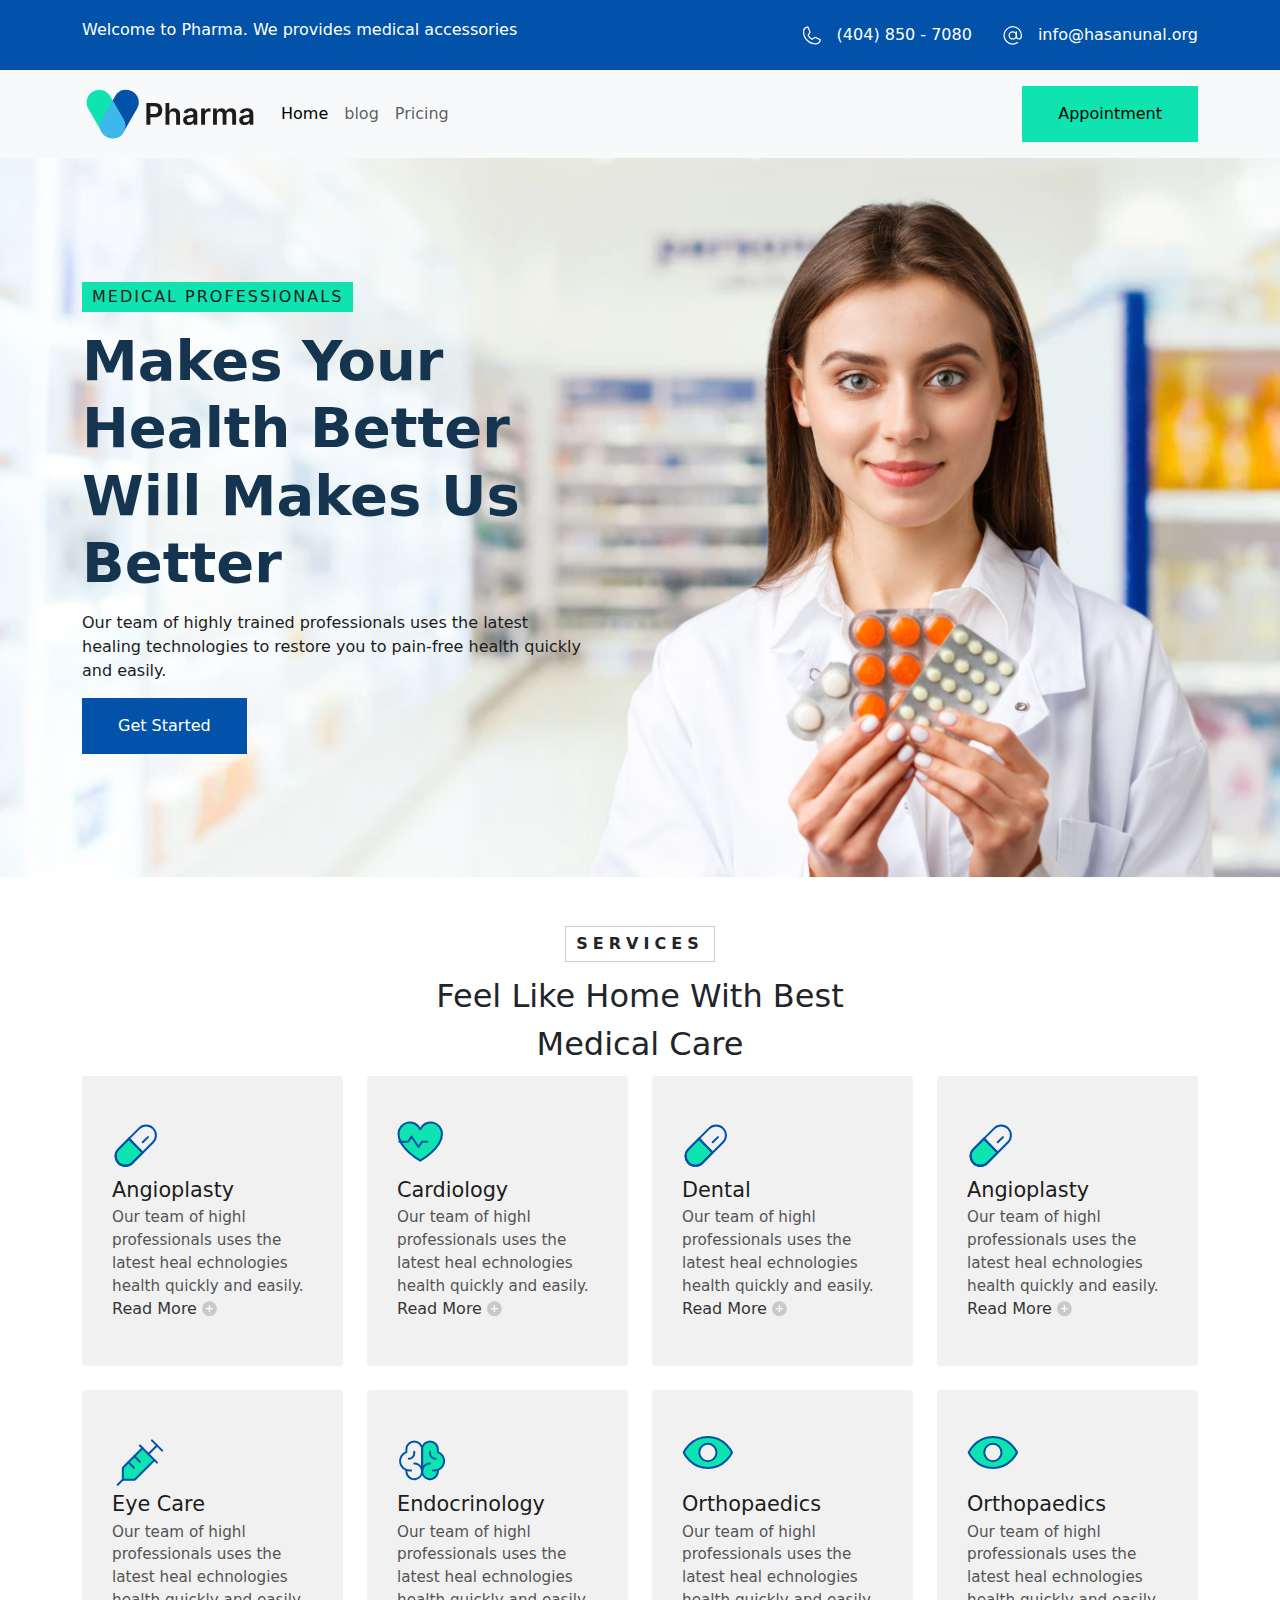
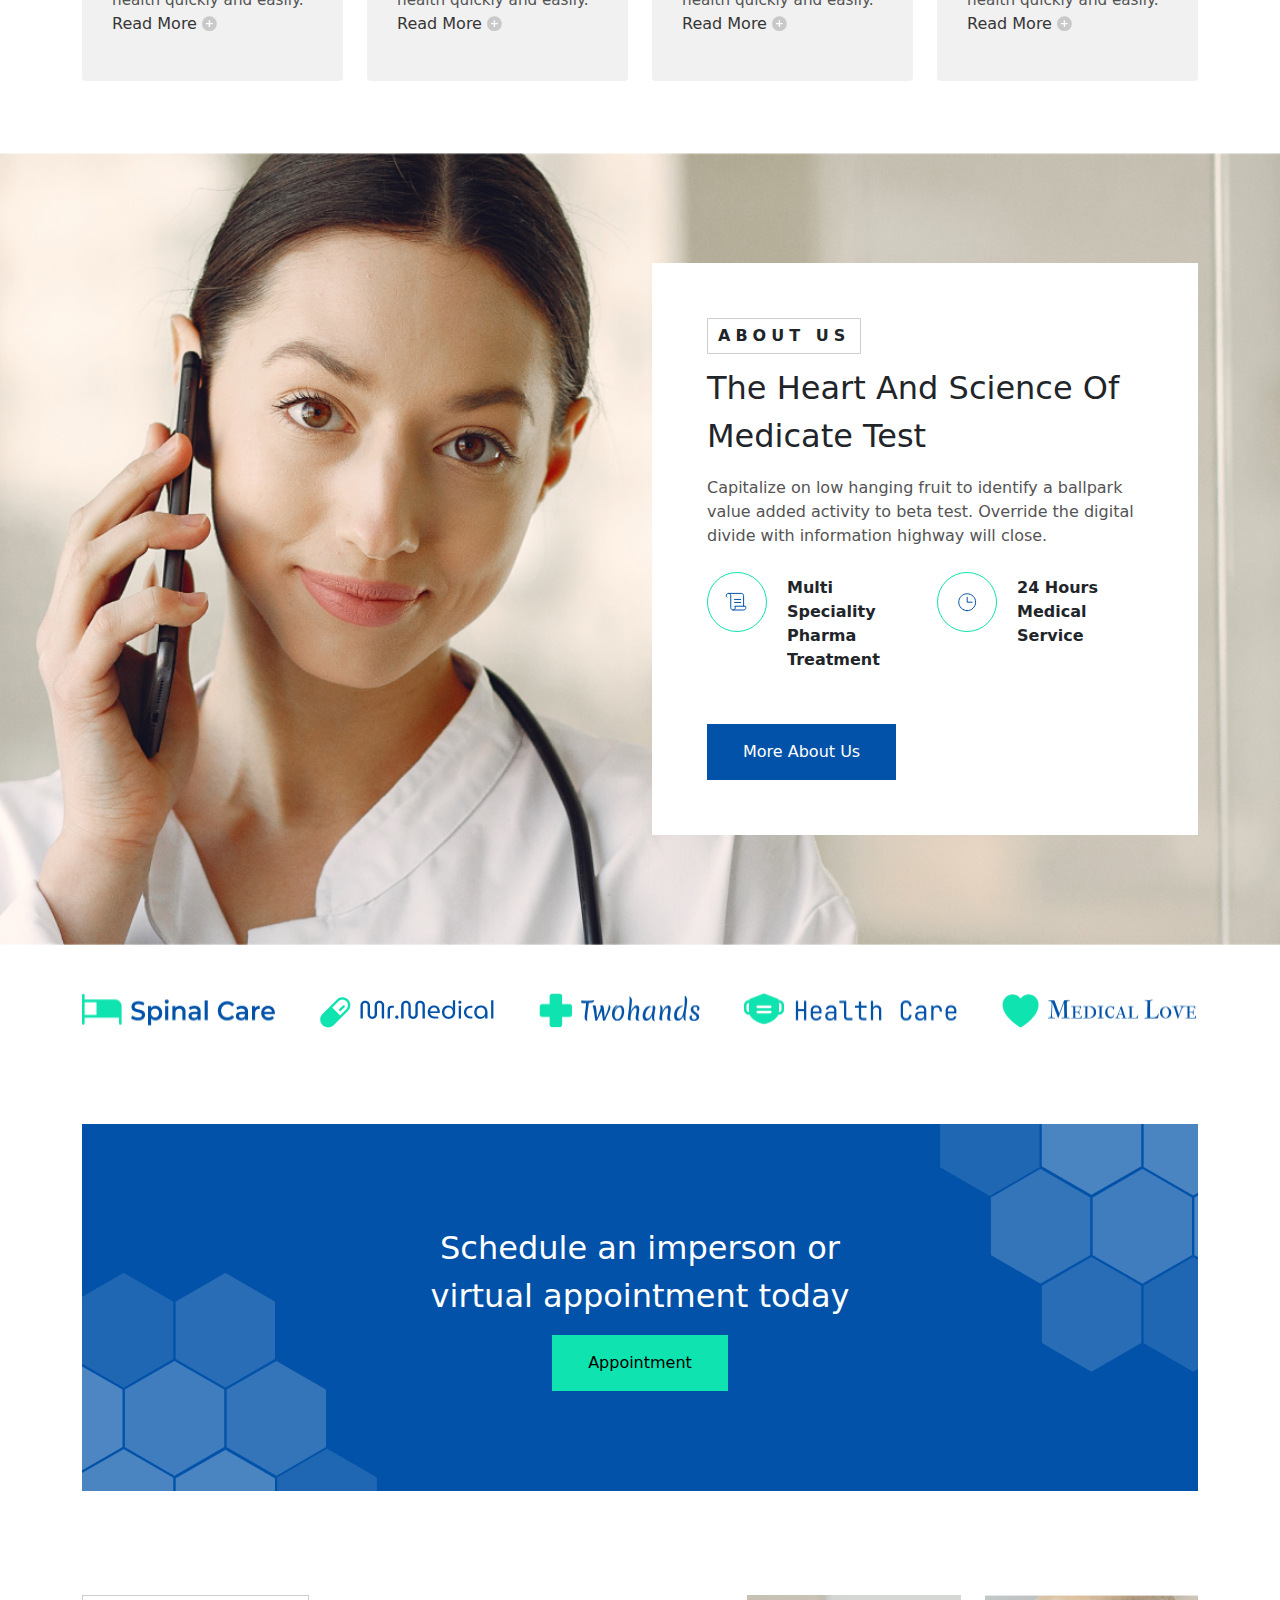
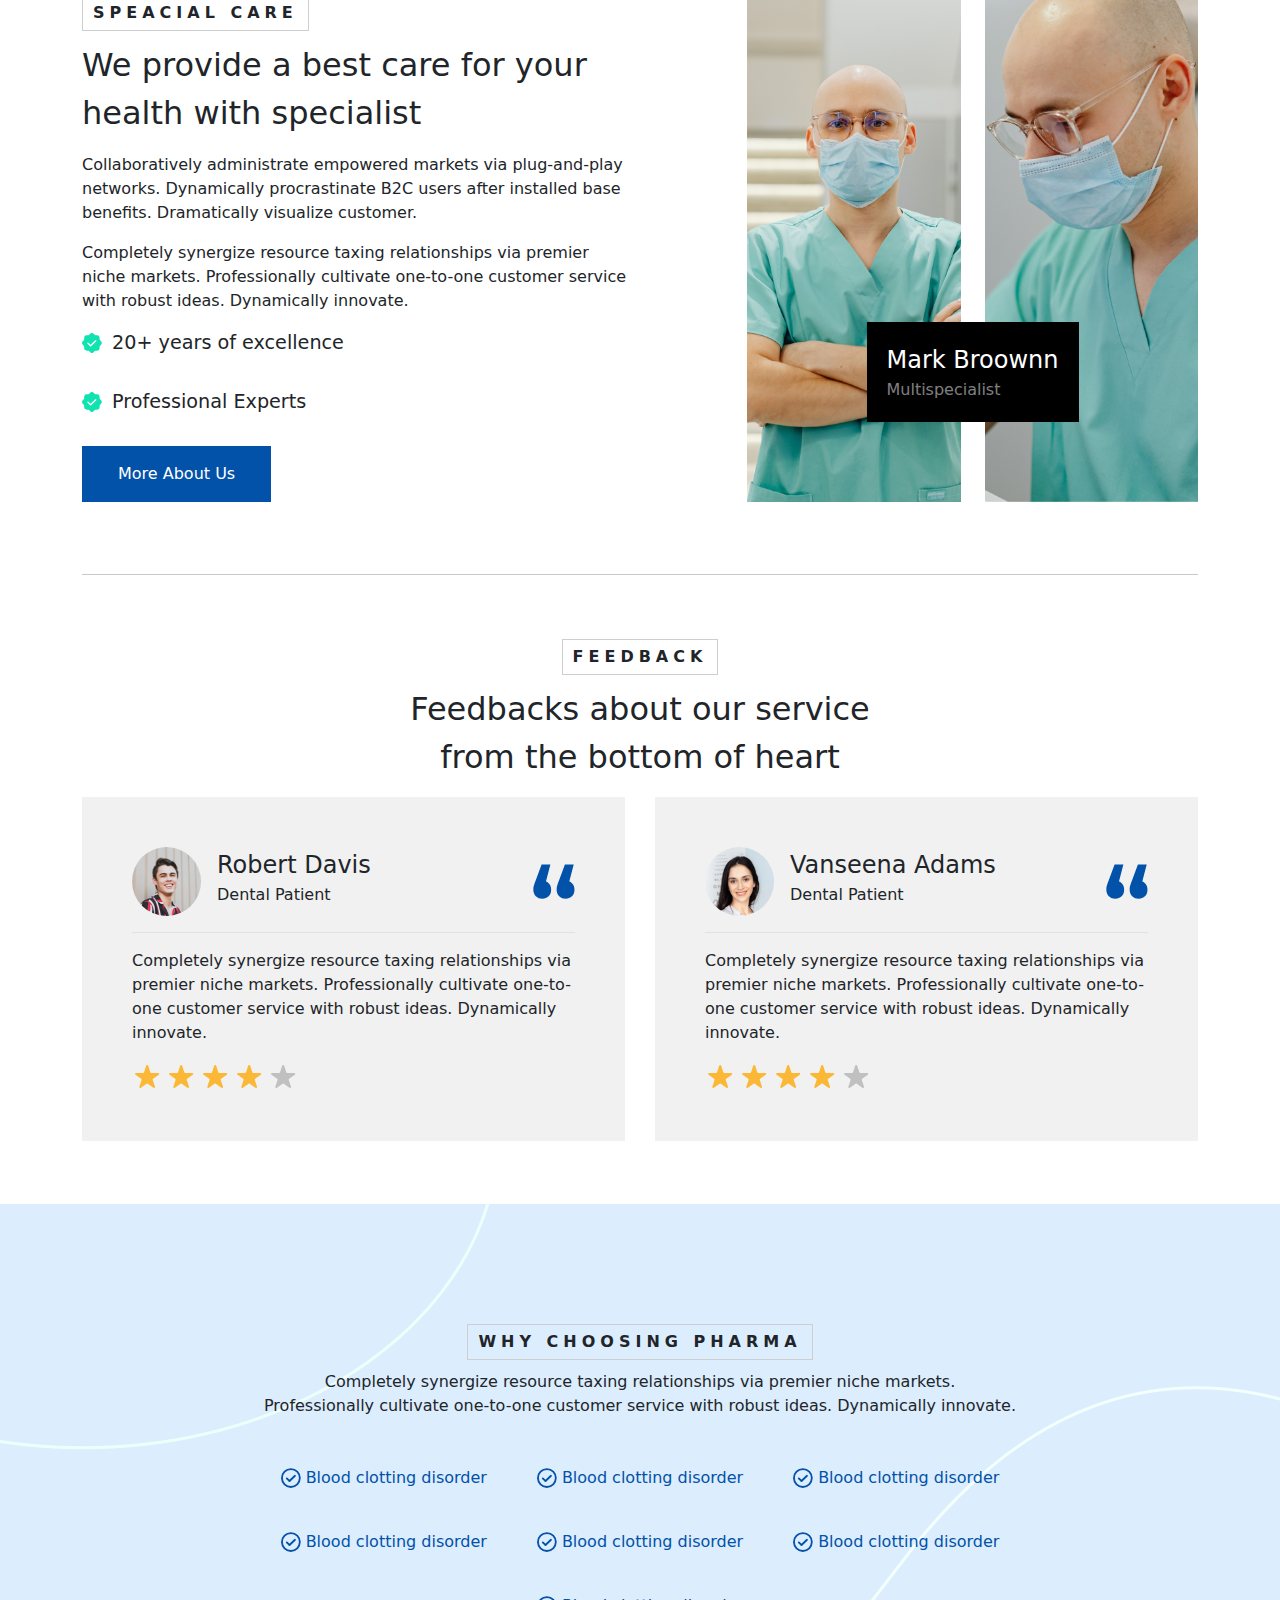
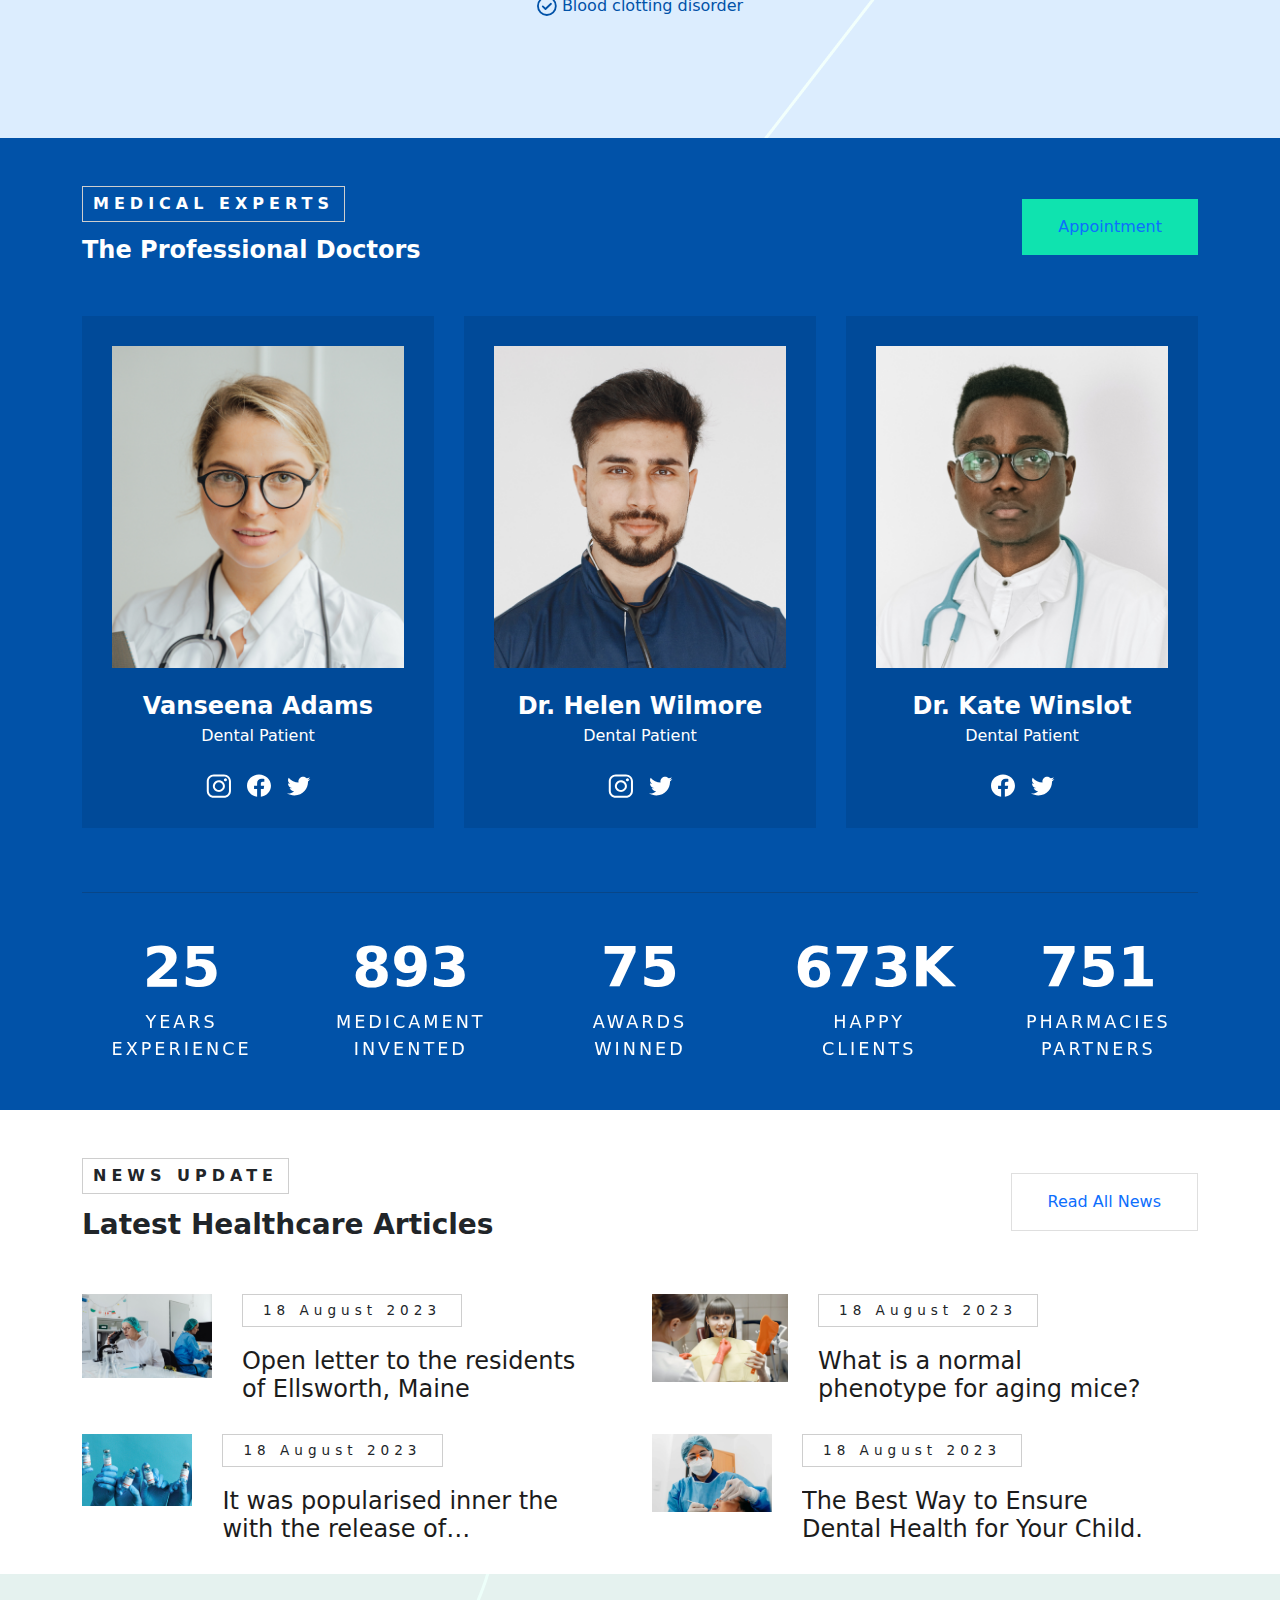
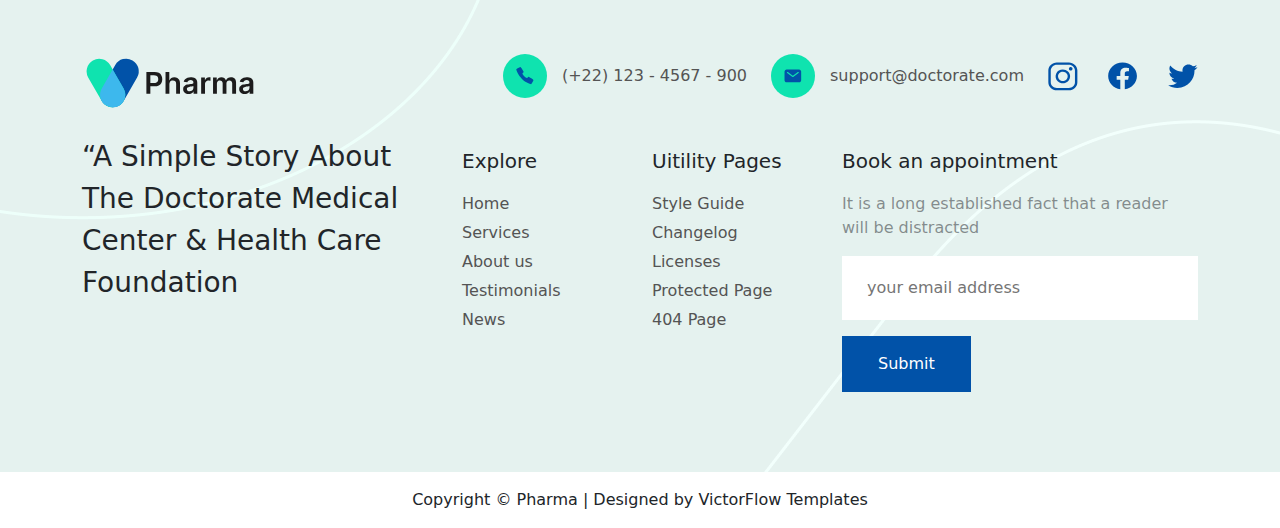
==== index.html @ 1847473b "init" ====
<!DOCTYPE html>
<html lang="en">

<head>
    <meta charset="UTF-8">
    <meta name="viewport" content="width=device-width, initial-scale=1.0">
    <title>My frist proje</title>
    <link href="https://cdn.jsdelivr.net/npm/bootstrap@5.3.3/dist/css/bootstrap.min.css" rel="stylesheet" integrity="sha384-QWTKZyjpPEjISv5WaRU9OFeRpok6YctnYmDr5pNlyT2bRjXh0JMhjY6hW+ALEwIH" crossorigin="anonymous">
    <link rel="stylesheet" href="https://cdn.jsdelivr.net/npm/swiper@11/swiper-bundle.min.css" />
    <link rel="stylesheet" href="assets/css/style.min.css">
</head>

<body>
    <header>
        <div class="top-bar">
            <div class="container">
                <div class="row">
                    <div class="col-12 col-lg-6">
                        <span>Welcome to Pharma. We provides medical accessories</span>
                    </div>
                    <div class="col-12 col-lg-6">
                        <div class="d-flex justify-content-end">
                            <a href="tel:+4048507080" class="d-flex gap-2 align-items-center me-4">
                                <i class="icon icon-phone"></i>
                                <span>(404) 850 - 7080</span>
                            </a>
                            <a href="mailto:info@hasanunal.org" class="d-flex gap-2 align-items-center">
                                <i class="icon icon-mail"></i>
                                <span>info@hasanunal.org</span>
                            </a>
                        </div>
                    </div>
                </div>
            </div>
        </div>

        <nav class="navbar navbar-expand-lg bg-body-tertiary">
            <div class="container">
                <a class="navbar-brand" href="#">
                    <img src="assets/img/logo.svg" alt="logo">
                </a>
                <button class="navbar-toggler" type="button" data-bs-toggle="collapse" data-bs-target="#navbarText" aria-controls="navbarText" aria-expanded="false" aria-label="Toggle navigation">
                    <span class="navbar-toggler-icon"></span>
                </button>
                <div class="collapse navbar-collapse" id="navbarText">
                    <ul class="navbar-nav me-auto mb-2 mb-lg-0">
                        <li class="nav-item">
                            <a class="nav-link active" aria-current="page" href="#">Home</a>
                        </li>
                        <li class="nav-item">
                            <a class="nav-link" href="blog.html">blog</a>
                        </li>
                        <li class="nav-item">
                            <a class="nav-link" href="#">Pricing</a>
                        </li>
                    </ul>
                    <span class="navbar-text">
                        <a href="#" class="btn-main-green">Appointment</a>
                    </span>
                </div>
            </div>
        </nav>
    </header>

    <section class="slider-main-wrapper">
        <div class="swiper slider--main">
            <div class="swiper-wrapper">
                <div class="swiper-slide">
                    <div class="slider-main">
                        <div class="container position-relative">
                            <div class="slider-main-content">
                                <div class="slider-main-content-top-info">
                                    MEDICAL PROFESSIONALS
                                </div>
                                <div class="slider-main-content-title">
                                    Makes Your Health Better Will Makes Us Better
                                </div>
                                <div class="slider-main-content-desc">
                                    Our team of highly trained professionals uses the latest healing technologies to restore you to pain-free health quickly and easily.
                                </div>
                                <a href="#" class="btn-main-blue">Get Started</a>
                            </div>
                        </div>
                        <img src="assets/img/slider/slider-1.jpg" class="slider-main-img" alt="slider 1">
                    </div>
                </div>
                <div class="swiper-slide">
                    <div class="slider-main">
                        <div class="container position-relative">
                            <div class="slider-main-content">
                                <div class="slider-main-content-top-info">
                                    MEDICAL PROFESSIONALS
                                </div>
                                <div class="slider-main-content-title">
                                    Makes Your Health Better Will Makes Us Better
                                </div>
                                <div class="slider-main-content-desc">
                                    Our team of highly trained professionals uses the latest healing technologies to restore you to pain-free health quickly and easily.
                                </div>
                                <a href="#" class="btn-main-blue">Get Started</a>
                            </div>
                        </div>
                        <img src="assets/img/slider/slider-1.jpg" class="slider-main-img" alt="slider 1">
                    </div>
                </div>
            </div>
        </div>
        <script>
            
            window.addEventListener("load", (event) => {
            const sliderMain = new Swiper(".slider--main", {
                slidesPerView: 1,
                spaceBetween: 0,
            });
            });
            
        </script>
        
    </section>

    <section class="services">
        <div class="container">
            <div class="text-center mt-5 mb-2">
                <span class="section-service-title">Services</span>
                <div class="fs-2 fw-medium">Feel Like Home With Best<br>Medical Care</div>
            </div>
            <div class="row mb-5">
                <div class="col-12 col-md-6 col-lg-3 mb-4">
                    <div class="service-card">
                        <div class="service-card-showcase">
                     `       <img src="assets/img/service/service-1.jpg" class="d-block w-100" alt="">
                        </div>
                        <div class="service-card-content">
                            <div class="service-card-img">
                                <img src="assets/img/service/icon/service-1.svg" alt="service">
                            </div>
                            <div class="service-card-title">
                                Angioplasty
                            </div>
                            <div class="service-card-desc">
                                Our team of highl professionals uses the latest heal echnologies health quickly and easily.
                            </div>
                            <a href="#" class="service-card-link">
                                Read More
                            </a>
                        </div>
                    </div>
                </div>
                <div class="col-12 col-md-6 col-lg-3 mb-4">
                    <div class="service-card">
                        <div class="service-card-showcase">
                            <img src="assets/img/service/service-1.jpg" class="d-block w-100" alt="">
                        </div>
                        <div class="service-card-content">
                            <div class="service-card-img">
                                <img src="assets/img/service/icon/service-2.svg" alt="service">
                            </div>
                            <div class="service-card-title">
                                Cardiology
                            </div>
                            <div class="service-card-desc">
                                Our team of highl professionals uses the latest heal echnologies health quickly and easily.
                            </div>
                            <a href="#" class="service-card-link">
                                Read More
                            </a>
                        </div>
                    </div>
                </div>
                <div class="col-12 col-md-6 col-lg-3 mb-4">
                    <div class="service-card">
                        <div class="service-card-showcase">
                            <img src="assets/img/service/service-1.jpg" class="d-block w-100" alt="">
                        </div>
                        <div class="service-card-content">
                            <div class="service-card-img">
                                <img src="assets/img/service/icon/service-1.svg" alt="service">
                            </div>
                            <div class="service-card-title">
                                Dental
                            </div>
                            <div class="service-card-desc">
                                Our team of highl professionals uses the latest heal echnologies health quickly and easily.
                            </div>
                            <a href="#" class="service-card-link">
                                Read More
                            </a>
                        </div>
                    </div>
                </div>
                <div class="col-12 col-md-6 col-lg-3 mb-4">
                    <div class="service-card">
                        <div class="service-card-showcase">
                            <img src="assets/img/service/service-1.jpg" class="d-block w-100" alt="">
                        </div>
                        <div class="service-card-content">
                            <div class="service-card-img">
                                <img src="assets/img/service/icon/service-1.svg" alt="service">
                            </div>
                            <div class="service-card-title">
                                Angioplasty
                            </div>
                            <div class="service-card-desc">
                                Our team of highl professionals uses the latest heal echnologies health quickly and easily.
                            </div>
                            <a href="#" class="service-card-link">
                                Read More
                            </a>
                        </div>
                    </div>
                </div>
                <div class="col-12 col-md-6 col-lg-3 mb-4">
                    <div class="service-card">
                        <div class="service-card-showcase">
                            <img src="assets/img/service/service-1.jpg" class="d-block w-100" alt="">
                        </div>
                        <div class="service-card-content">
                            <div class="service-card-img">
                                <img src="assets/img/service/icon/service-4.svg" alt="service">
                            </div>
                            <div class="service-card-title">
                                Eye Care
                            </div>
                            <div class="service-card-desc">
                                Our team of highl professionals uses the latest heal echnologies health quickly and easily.
                            </div>
                            <a href="#" class="service-card-link">
                                Read More
                            </a>
                        </div>
                    </div>
                </div>
                <div class="col-12 col-md-6 col-lg-3 mb-4">
                    <div class="service-card">
                        <div class="service-card-showcase">
                            <img src="assets/img/service/service-1.jpg" class="d-block w-100" alt="">
                        </div>
                        <div class="service-card-content">
                            <div class="service-card-img">
                                <img src="assets/img/service/icon/service-5.svg" alt="service">
                            </div>
                            <div class="service-card-title">
                                Endocrinology
                            </div>
                            <div class="service-card-desc">
                                Our team of highl professionals uses the latest heal echnologies health quickly and easily.
                            </div>
                            <a href="#" class="service-card-link">
                                Read More
                            </a>
                        </div>
                    </div>
                </div>
                <div class="col-12 col-md-6 col-lg-3 mb-4">
                    <div class="service-card">
                        <div class="service-card-showcase">
                            <img src="assets/img/service/service-1.jpg" class="d-block w-100" alt="">
                        </div>
                        <div class="service-card-content">
                            <div class="service-card-img">
                                <img src="assets/img/service/icon/service-6.svg" alt="service">
                            </div>
                            <div class="service-card-title">
                                Orthopaedics
                            </div>
                            <div class="service-card-desc">
                                Our team of highl professionals uses the latest heal echnologies health quickly and easily.
                            </div>
                            <a href="#" class="service-card-link">
                                Read More
                            </a>
                        </div>
                    </div>
                </div>
                <div class="col-12 col-md-6 col-lg-3 mb-4">
                    <div class="service-card">
                        <div class="service-card-showcase">
                            <img src="assets/img/service/service-1.jpg" class="d-block w-100" alt="">
                        </div>
                        <div class="service-card-content">
                            <div class="service-card-img">
                                <img src="assets/img/service/icon/service-6.svg" alt="service">
                            </div>
                            <div class="service-card-title">
                                Orthopaedics
                            </div>
                            <div class="service-card-desc">
                                Our team of highl professionals uses the latest heal echnologies health quickly and easily.
                            </div>
                            <a href="#" class="service-card-link">
                                Read More
                            </a>
                        </div>
                    </div>
                </div>
            </div>
        </div>
    </section>

    <section class="call-center mb-5">
        <div class="container">
            <div class="row">
                <div class="col-12 col-lg-6 ms-auto">
                    <div class="call-center-card">
                        <span class="section-service-title">About Us</span>
                        <div class="fs-2 fw-normal mb-3">The Heart And Science Of<br />Medicate Test</div>
                        <p class="m-0" style="color: #545454;">
                            Capitalize on low hanging fruit to identify a ballpark value
                            added activity to beta test. Override the digital divide with information highway will close.
                        </p>
                        <div class="row mt-4 mb-5">
                            <div class="col-6">
                                <div class="d-flex gap-3">
                                    <div class="call-center-card-icon">
                                        <i class="card-icon-1"></i>
                                    </div>
                                    <span class="fw-semibold fs-6 p-1">Multi Speciality Pharma Treatment</span>
                                </div>
                            </div>
                            <div class="col-6">
                                <div class="d-flex gap-3">
                                    <div class="call-center-card-icon">
                                        <i class="card-icon-2"></i>
                                    </div>
                                    <span class="fw-semibold fs-6 p-1">24 Hours Medical Service</span>
                                </div>
                            </div>
                        </div>
                        <a href="#" class="btn-main-blue">More About Us</a>
                    </div>
                </div>
            </div>
        </div>
    </section>

    <section class="brand mb-5">
        <div class="container">
            <div class="d-flex flex-wrap gap-4 justify-content-center justify-content-lg-between">
                <img src="assets/img/brand/1.png" alt="brand">
                <img src="assets/img/brand/2.png" alt="brand">
                <img src="assets/img/brand/3.png" alt="brand">
                <img src="assets/img/brand/4.png" alt="brand">
                <img src="assets/img/brand/5.png" alt="brand">
            </div>
        </div>
    </section>

    <section>
        <div class="container py-5">
            <div class="meeting-wrapper">
                <div class="fs-2 fw-medium meeting-wrapper-content">
                    Schedule an imperson or virtual appointment today
                </div>
                <a href="#" class="btn-main-green text-black">Appointment</a>
            </div>

        </div>
    </section>

    <section>
        <div class="container py-5">
            <div class="row">
                <div class="col-12 col-lg-6 my-2">
                    <div class="special-care-wrapper">
                        <span class="section-service-title">SPEACIAL CARE</span>
                        <div class="fs-2 fw-medium mb-3">We provide a best care for your health with specialist</div>
                        <p>
                            Collaboratively administrate empowered markets via plug-and-play networks. Dynamically procrastinate B2C users after installed base benefits. Dramatically visualize customer.
                        </p>
                        <p class="mb-3">
                            Completely synergize resource taxing relationships via premier niche markets. Professionally cultivate one-to-one customer service with robust ideas. Dynamically innovate.
                        </p>
                        <ul class="special-care-list">
                            <li>
                                <span>20+ years of excellence</span>
                            </li>
                            <li>
                                <span>Professional Experts</span>
                            </li>
                        </ul>
                        <a href="#" class="btn-main-blue">More About Us</a>
                    </div>
                </div>
                <div class="col-12 col-lg-5 ms-auto my-2">
                    <div class="special-care-images">
                        <div class="special-care-images-content">
                            <span class="d-block fs-4 text-white">Mark Broownn</span>
                            <span class="d-block fs-6 text-white-50">Multispecialist</span>
                        </div>
                        <div class="row">
                            <div class="col-6">
                                <img src="assets/img/special-care/special-care-1.jpg" class="w-100 h-100 object-fit-cover" alt="special care">
                            </div>
                            <div class="col-6">
                                <img src="assets/img/special-care/special-care-2.jpg" class="w-100 h-100 object-fit-cover" alt="special care">
                            </div>
                        </div>
                    </div>
                </div>
            </div>
        </div>
    </section>

    <div class="container">
        <hr>
    </div>

    <section>
        <div class="container py-5">
            <div class="text-center">
                <span class="section-service-title">FEEDBACK</span>
                <div class="fs-2 fw-medium mb-3">
                    Feedbacks about our service<br>from the bottom of heart
                </div>
            </div>
            <div class="feedback-card-wrapper">
                <div class="swiper slider--feedback-card">
                    <div class="swiper-wrapper">
                        <div class="swiper-slide">
                            <div class="feedback-card">
                                <div class="d-flex justify-content-between pb-3 mb-3 border-bottom">
                                    <div class="d-flex gap-3">
                                        <img src="assets/img/user/user-1.png" class="rounded-circle" alt="user name">
                                        <div>
                                            <span class="d-block fs-4">Robert Davis</span>
                                            <span class="d-block fs-6">Dental Patient</span>
                                        </div>
                                    </div>
                                    <img src="assets/img/icon/quotes.svg" alt="">
                                </div>
                                <p>
                                    Completely synergize resource taxing relationships via premier niche markets. Professionally cultivate one-to-one customer service with robust ideas. Dynamically innovate.
                                </p>
                                <div class="d-flex gap-1">
                                    <i class="icon-star active"></i>
                                    <i class="icon-star active"></i>
                                    <i class="icon-star active"></i>
                                    <i class="icon-star active"></i>
                                    <i class="icon-star"></i>
                                </div>
                            </div>
                        </div>
                        <div class="swiper-slide">
                            <div class="feedback-card">
                                <div class="d-flex justify-content-between pb-3 mb-3 border-bottom">
                                    <div class="d-flex gap-3">
                                        <img src="assets/img/user/user-2.png" class="rounded-circle object-fit-cover" width="69px" height="69px" alt="user name">
                                        <div>
                                            <span class="d-block fs-4">Vanseena Adams</span>
                                            <span class="d-block fs-6">Dental Patient</span>
                                        </div>
                                    </div>
                                    <img src="assets/img/icon/quotes.svg" alt="">
                                </div>
                                <p>
                                    Completely synergize resource taxing relationships via premier niche markets. Professionally cultivate one-to-one customer service with robust ideas. Dynamically innovate.
                                </p>
                                <div class="d-flex gap-1">
                                    <i class="icon-star active"></i>
                                    <i class="icon-star active"></i>
                                    <i class="icon-star active"></i>
                                    <i class="icon-star active"></i>
                                    <i class="icon-star"></i>
                                </div>
                            </div>
                        </div>
                        <div class="swiper-slide">
                            <div class="feedback-card">
                                <div class="d-flex justify-content-between pb-3 mb-3 border-bottom">
                                    <div class="d-flex gap-3">
                                        <img src="assets/img/user/user-1.png" class="rounded-circle" alt="user name">
                                        <div>
                                            <span class="d-block fs-4">Hasan ÜNAL</span>
                                            <span class="d-block fs-6">Dental Patient</span>
                                        </div>
                                    </div>
                                    <img src="assets/img/icon/quotes.svg" alt="">
                                </div>
                                <p>
                                    Completely synergize resource taxing relationships via premier niche markets. Professionally cultivate one-to-one customer service with robust ideas. Dynamically innovate.
                                </p>
                                <div class="d-flex gap-1">
                                    <i class="icon-star active"></i>
                                    <i class="icon-star active"></i>
                                    <i class="icon-star active"></i>
                                    <i class="icon-star active"></i>
                                    <i class="icon-star"></i>
                                </div>
                            </div>
                        </div>
                    </div>
                </div>
            </div>
        </div>
        
        <script>
            
            window.addEventListener("load", (event) => {
                const sliderFeedbackCard = new Swiper(".slider--feedback-card", {
                slidesPerView: 1,
                spaceBetween: 15,
                breakpoints: {
                    992: {
                        slidesPerView: 2,
                        spaceBetween: 30,
                    }
                }
            });
            });
            
        </script>
    </section>

    <section>
        <div class="why-choose-us">
            <div class="container">
                <div class="text-center mb-5">
                    <span class="section-service-title">WHY CHOOSING PHARMA</span>
                    <p class="text-gray">
                        Completely synergize resource taxing relationships via premier niche markets.<br />
                        Professionally cultivate one-to-one customer service with robust ideas. Dynamically innovate.
                    </p>
                </div>
                <div class="why-choose-us-url">
                    <a href="#">Blood clotting disorder</a>
                    <a href="#">Blood clotting disorder</a>
                    <a href="#">Blood clotting disorder</a>
                    <a href="#">Blood clotting disorder</a>
                    <a href="#">Blood clotting disorder</a>
                    <a href="#">Blood clotting disorder</a>
                    <a href="#">Blood clotting disorder</a>
                </div>
            </div>
        </div>
    </section>

    <section>
        <div class="bg-main-blue py-5 mb-5">
            <div class="container">
                <div class="d-flex justify-content-between align-items-center mb-5">
                    <div>
                        <span class="section-service-title text-white fs-6">MEDICAL EXPERTS</span>
                        <div class="fs-4 fw-semibold text-white">The Professional Doctors</div>
                    </div>
                    <a href="#" class="btn-main-green">Appointment</a>
                </div>
                <div class="swiper slider--team">
                    <div class="swiper-wrapper">
                        <div class="swiper-slide">
                            <div class="team-card">
                                <div class="team-card-img">
                                    <img src="assets/img/team/member-1.png" alt="">
                                </div>
                                <div class="team-card-title">
                                    Vanseena Adams
                                </div>
                                <div class="team-card-desc">
                                    Dental Patient
                                </div>
                                <div class="team-card-social-media">
                                    <a href="#" class="icon-instagram"></a>
                                    <a href="#" class="icon-facebook"></a>
                                    <a href="#" class="icon-twitter"></a>
                                </div>
                            </div>
                        </div>
                        <div class="swiper-slide">
                            <div class="team-card">
                                <div class="team-card-img">
                                    <img src="assets/img/team/member-2.png" alt="">
                                </div>
                                <div class="team-card-title">
                                    Dr. Helen Wilmore
                                </div>
                                <div class="team-card-desc">
                                    Dental Patient
                                </div>
                                <div class="team-card-social-media">
                                    <a href="#" class="icon-instagram"></a>
                                    <a href="#" class="icon-twitter"></a>
                                </div>
                            </div>
                        </div>
                        <div class="swiper-slide">
                            <div class="team-card">
                                <div class="team-card-img">
                                    <img src="assets/img/team/member-3.png" alt="">
                                </div>
                                <div class="team-card-title">
                                    Dr. Kate Winslot
                                </div>
                                <div class="team-card-desc">
                                    Dental Patient
                                </div>
                                <div class="team-card-social-media">
                                    <a href="#" class="icon-facebook"></a>
                                    <a href="#" class="icon-twitter"></a>
                                </div>
                            </div>
                        </div>
                    </div>
                </div>
            </div>
            <div class="container pt-5 pb-3">
                <hr>
            </div>
            <div class="container">
                <div class="swiper slider--statistics">
                    <div class="swiper-wrapper">
                        <div class="swiper-slide">
                            <div class="statistics-card">
                                <div class="statistics-card-number">25</div>
                                <div class="statistics-card-desc">Years Experience</div>
                            </div>
                        </div>
                        <div class="swiper-slide">
                            <div class="statistics-card">
                                <div class="statistics-card-number">893</div>
                                <div class="statistics-card-desc">Medicament Invented</div>
                            </div>
                        </div>
                        <div class="swiper-slide">
                            <div class="statistics-card">
                                <div class="statistics-card-number">75</div>
                                <div class="statistics-card-desc">Awards Winned</div>
                            </div>
                        </div>
                        <div class="swiper-slide">
                            <div class="statistics-card">
                                <div class="statistics-card-number">673K</div>
                                <div class="statistics-card-desc">Happy Clients</div>
                            </div>
                        </div>
                        <div class="swiper-slide">
                            <div class="statistics-card">
                                <div class="statistics-card-number">751</div>
                                <div class="statistics-card-desc">Pharmacies Partners</div>
                            </div>
                        </div>
                    </div>
                </div>
            </div>
        </div>
        <script>
            window.onload = (event) => {
                var sliderTeam = new Swiper(".slider--team", {
                slidesPerView: 1,
                spaceBetween: 15,
                breakpoints: {
                    768: {
                        slidesPerView: 2,
                        spaceBetween: 15,
                    },
                    992: {
                        slidesPerView: 3,
                        spaceBetween: 30,
                    }
                },
                pagination: {
                    el: ".swiper-pagination",
                    clickable: true,
                },
            });
            var sliderStatistics = new Swiper(".slider--statistics", {
                slidesPerView: 1,
                spaceBetween: 15,
                breakpoints: {
                    768: {
                        slidesPerView: 3,
                        spaceBetween: 15,
                    },
                    992: {
                        slidesPerView: 5,
                        spaceBetween: 30,
                    }
                },
            });
            };
            
        </script>
    </section>

    <section class="d-none">
        <div class="container py-5">
            <div class="row">
                <div class="col-4">
                    <div class="blog-card">
                        <div class="blog-card-img">
                            <img src="assets/img/blog/blog-1.jpg" alt="blog">
                        </div>
                        <div class="blog-card-info">
                            <div class="blog-card-info-date">18 August 2023</div>
                            <div class="blog-card-info-title">Open letter to the residents of Ellsworth, Maine</div>
                            <a href="#" class="blog-card-info-link">Read More</a>
                        </div>
                    </div>
                </div>
                <div class="col-4">
                    <div class="blog-card">
                        <div class="blog-card-img">
                            <img src="assets/img/blog/blog-2.jpg" alt="blog">
                        </div>
                        <div class="blog-card-info">
                            <div class="blog-card-info-date">21 July 2023</div>
                            <div class="blog-card-info-title">What is a normal phenotype for aging mice? What is a normal phenotype for aging mice? What is a normal phenotype for aging mice?</div>
                            <a href="#" class="blog-card-info-link">Read More</a>
                        </div>
                    </div>
                </div>
                <div class="col-4">
                    <div class="blog-card">
                        <div class="blog-card-img">
                            <img src="assets/img/blog/blog-3.jpg" alt="blog">
                        </div>
                        <div class="blog-card-info">
                            <div class="blog-card-info-date">15 January 2023</div>
                            <div class="blog-card-info-title">It was popularised inner the with the release of containing.</div>
                            <a href="#" class="blog-card-info-link">Read More</a>
                        </div>
                    </div>
                </div>
            </div>
        </div>
    </section>

    <section>
        <div class="container">
            <div class="d-flex justify-content-between align-items-center mb-5">
                <div>
                    <span class="section-service-title fs-6">News Update</span>
                    <div class="fs-3 fw-semibold">Latest Healthcare Articles</div>
                </div>
                <a href="#" class="btn-main-blue-outline">Read All News</a>
            </div>
            <div class="row">
                <div class="col-12 col-lg-6">
                    <div class="featured-blog-card">
                        <div class="featured-blog-card-img">
                            <img src="assets/img/blog/blog-1.jpg" alt="blog">
                        </div>
                        <div class="featured-blog-card-info">
                            <time datetime="2017-04-29T19:00" class="featured-blog-card-info-time">18 August 2023</time>
                            <div class="featured-blog-card-info-title">
                                Open letter to the residents of Ellsworth, Maine
                            </div>
                        </div>
                    </div>
                </div>
                <div class="col-12 col-lg-6">
                    <div class="featured-blog-card">
                        <div class="featured-blog-card-img">
                            <img src="assets/img/blog/blog-2.jpg" alt="blog">
                        </div>
                        <div class="featured-blog-card-info">
                            <time datetime="2017-04-29T19:00" class="featured-blog-card-info-time">18 August 2023</time>
                            <div class="featured-blog-card-info-title">
                                What is a normal phenotype for aging mice?
                            </div>
                        </div>
                    </div>
                </div>
                <div class="col-12 col-lg-6">
                    <div class="featured-blog-card">
                        <div class="featured-blog-card-img">
                            <img src="assets/img/blog/blog-3.jpg" alt="blog">
                        </div>
                        <div class="featured-blog-card-info">
                            <time datetime="2017-04-29T19:00" class="featured-blog-card-info-time">18 August 2023</time>
                            <div class="featured-blog-card-info-title">
                                It was popularised inner the with the release of containing.
                            </div>
                        </div>
                    </div>
                </div>
                <div class="col-12 col-lg-6">
                    <div class="featured-blog-card">
                        <div class="featured-blog-card-img">
                            <img src="assets/img/blog/blog-4.jpg" alt="blog">
                        </div>
                        <div class="featured-blog-card-info">
                            <time datetime="2017-04-29T19:00" class="featured-blog-card-info-time">18 August 2023</time>
                            <div class="featured-blog-card-info-title">
                                The Best Way to Ensure Dental Health for Your Child.
                            </div>
                        </div>
                    </div>
                </div>
            </div>
        </div>
    </section>

    <footer>
        <div class="container">
            <div class="row">
                <div class="col-12 col-lg-3 col-xl-4">
                    <img src="assets/img/logo.svg" alt="logo">
                    <div class="fs-3 fw-medium mt-4 lh-md">
                        “A Simple Story About
                        The Doctorate Medical Center & Health Care Foundation
                    </div>
                </div>
                <div class="col-12 col-lg-9 col-xl-8">
                    <div class="row mb-5">
                        <div class="col-12 col-lg-auto ms-auto">
                            <a href="#" class="footer-link-phone">
                                <i class="icon-phone"></i>
                                <span>(+22) 123 - 4567 - 900</span>
                            </a>
                        </div>
                        <div class="col-12 col-lg-auto">
                            <a href="#" class="footer-link-mail">
                                <i class="icon-mail"></i>
                                <span>support@doctorate.com</span>
                            </a>
                        </div>
                        <div class="col-12 col-lg-auto">
                            <div class="footer-link-social">
                                <a href="#">
                                    <i class="icon-instagram"></i>
                                </a>
                                <a href="#">
                                    <i class="icon-facebook"></i>
                                </a>
                                <a href="#">
                                    <i class="icon-twitter"></i>
                                </a>
                            </div>
                        </div>
                    </div>
                    <div class="row">
                        <div class="col-6 col-md-3 mb-3">
                            <div class="footer-sitemap">
                                <div class="fs-5 fw-medium mb-3">
                                    Explore
                                </div>
                                <a href="#">Home</a>
                                <a href="#">Services</a>
                                <a href="#">About us</a>
                                <a href="#">Testimonials</a>
                                <a href="#">News</a>
                            </div>
                        </div>
                        <div class="col-6 col-md-3 mb-3">
                            <div class="footer-sitemap">
                                <div class="fs-5 fw-medium mb-3">
                                    Uitility Pages
                                </div>
                                <a href="#">Style Guide</a>
                                <a href="#">Changelog</a>
                                <a href="#">Licenses</a>
                                <a href="#">Protected Page</a>
                                <a href="#">404 Page</a>
                            </div>
                        </div>
                        <div class="col-12 col-md-6">
                            <div class="fs-5 fw-medium mb-3">
                                Book an appointment
                            </div>
                            <p class="mb-3 text-body-tertiary">
                                It is a long established fact that a reader will be distracted
                            </p>
                            <input type="email" name="" id="" class="input-newsletter mb-3" placeholder="your email address">
                            <button class="btn-main-blue">Submit</button>
                        </div>
                    </div>
                </div>
            </div>
        </div>
    </footer>
    <div class="bg-white text-center py-3">
        <span>Copyright © Pharma | Designed by VictorFlow Templates </span>
    </div>
    <script src="https://cdn.jsdelivr.net/npm/bootstrap@5.3.3/dist/js/bootstrap.bundle.min.js" integrity="sha384-YvpcrYf0tY3lHB60NNkmXc5s9fDVZLESaAA55NDzOxhy9GkcIdslK1eN7N6jIeHz" crossorigin="anonymous"></script>
    <script src="https://cdn.jsdelivr.net/npm/swiper@11/swiper-bundle.min.js"></script>
</body>

</html>
---- assets/css/style.min.css ----
:root{--main-blue: #0152a8;--main-green: #0fe3af}a{text-decoration:none}.top-bar{background-color:var(--main-blue);color:#fff;padding-top:18px;padding-bottom:18px}.top-bar a{color:#fff}.top-bar .icon{display:inline-block;background-color:var(--main-blue);background-size:20px;background-repeat:no-repeat;background-position:center;width:34px;height:34px;border-radius:50%}.top-bar .icon.icon-phone{background-image:url("../img/icon/phone.svg")}.top-bar .icon.icon-mail{background-image:url("../img/icon/mail.svg")}.btn-main-green{display:inline-block;background-color:var(--main-green);padding:5px 15px;text-decoration:none;outline:none;border:none}@media(min-width: 768px){.btn-main-green{padding:16px 36px}}.btn-main-blue{display:inline-block;background-color:var(--main-blue);padding:16px 36px;text-decoration:none;color:#fff;outline:none;border:none}.btn-main-blue-outline{border:1.5px solid #dfdfdf;padding:16px 36px}.service-card{position:relative;background-color:#f1f1f1;display:-webkit-box;display:-ms-flexbox;display:flex;-webkit-box-orient:vertical;-webkit-box-direction:normal;-ms-flex-direction:column;flex-direction:column;gap:6px;overflow:hidden;border-radius:4px}.service-card-content{padding:45px 30px}.service-card-showcase{position:absolute;left:0;right:0;top:0;bottom:0;visibility:hidden;opacity:0;-webkit-transition:all 200ms;transition:all 200ms}.service-card:hover .service-card-showcase{visibility:visible;opacity:1}.service-card-img{width:54px;height:54px}.service-card-title{font-size:1.3rem;font-weight:500;color:#1c1c1c}.service-card-desc{color:#545454;font-size:.95rem}.service-card-link{display:-webkit-box;display:-ms-flexbox;display:flex;-webkit-box-align:center;-ms-flex-align:center;align-items:center;color:#363636}.service-card-link::after{content:"";display:inline-block;background-image:url("../img/icon/plus.svg");background-size:contain;background-repeat:no-repeat;background-position:center;width:16px;height:16px;margin-left:5px}.section-service-title{display:inline-block;text-transform:uppercase;letter-spacing:5px;border:.5px solid #cecece;padding:5px 10px;-webkit-transition:all 300ms;transition:all 300ms;margin-bottom:10px;font-weight:600}.section-service-title:hover{background-color:#f1f1f1}.call-center{background-image:url("../img/background/call-center.jpg");background-repeat:no-repeat;background-size:cover;background-position:bottom center;padding:110px 0}.call-center-card{background-color:#fff;padding:55px}.call-center-card-icon{display:-webkit-box;display:-ms-flexbox;display:flex;-webkit-box-align:center;-ms-flex-align:center;align-items:center;-webkit-box-pack:center;-ms-flex-pack:center;justify-content:center;width:60px;height:60px;border:1px solid var(--main-green);border-radius:50%;-ms-flex-negative:0;flex-shrink:0}.call-center-card-icon .card-icon-1{display:inline-block;width:24px;height:24px;background-image:url("../img/icon/document.svg");background-repeat:no-repeat;background-position:center}.call-center-card-icon .card-icon-2{display:inline-block;width:24px;height:24px;background-image:url("../img/icon/time.svg");background-repeat:no-repeat;background-position:center}.meeting-wrapper{background-color:var(--main-blue);background-image:url("../img/background/pattern-1.png"),url("../img/background/pattern-2.png");background-repeat:no-repeat;background-position:top right,bottom left;display:-webkit-box;display:-ms-flexbox;display:flex;-webkit-box-pack:center;-ms-flex-pack:center;justify-content:center;-webkit-box-align:center;-ms-flex-align:center;align-items:center;-webkit-box-orient:vertical;-webkit-box-direction:normal;-ms-flex-direction:column;flex-direction:column;text-align:center;gap:15px;padding:100px 2rem}.meeting-wrapper-content{max-width:500px;color:#fff}.special-care-list{padding-left:0}.special-care-list li{display:block;background-image:url("../img/icon/checked.svg");background-repeat:no-repeat;background-position:left center;list-style:none;padding-left:30px;margin-bottom:30px;font-size:1.2rem;font-weight:500}.special-care-images{position:relative;display:-webkit-box;display:-ms-flexbox;display:flex;height:100%}.special-care-images-content{background-color:#000;padding:20px;position:absolute;left:50%;bottom:80px;-webkit-transform:translateX(-50%);-ms-transform:translateX(-50%);transform:translateX(-50%)}.feedback-card{background-color:#f1f1f1;padding:50px;margin-bottom:15px}.icon-star{display:inline-block;background-image:url("../img/icon/star.svg");background-position:center;background-repeat:no-repeat;width:30px;height:30px}.icon-star.active{background-image:url("../img/icon/star-active.svg")}.why-choose-us{background-color:#dcedfe;background-image:url("../img/background/line-1.png"),url("../img/background/line-2.png");background-repeat:no-repeat;background-position:top left,right bottom;padding:120px 0}.why-choose-us-url{display:-webkit-box;display:-ms-flexbox;display:flex;-ms-flex-wrap:wrap;flex-wrap:wrap;-webkit-box-pack:center;-ms-flex-pack:center;justify-content:center;-webkit-column-gap:50px;-moz-column-gap:50px;column-gap:50px;row-gap:40px;max-width:910px;margin-left:auto;margin-right:auto}.why-choose-us-url a{display:-webkit-inline-box;display:-ms-inline-flexbox;display:inline-flex;-webkit-box-align:center;-ms-flex-align:center;align-items:center;color:#0152a8}.why-choose-us-url a::before{content:"";display:inline-block;background-image:url("../img/icon/link-check.svg");background-size:contain;background-position:center;width:20px;height:20px;margin-right:5px}.bg-main-blue{background-color:var(--main-blue)}.bg-main-green{background-color:var(--main-green)}.team-card{background-color:#004a99;padding:30px}.team-card-img{margin-bottom:20px}.team-card-img img{width:100%;height:100%}.team-card-title{color:#fff;font-weight:600;font-size:1.5rem;text-align:center}.team-card-desc{color:#fff;font-weight:300;text-align:center}.team-card-social-media{display:-webkit-box;display:-ms-flexbox;display:flex;-webkit-box-align:center;-ms-flex-align:center;align-items:center;-webkit-box-pack:center;-ms-flex-pack:center;justify-content:center;margin-top:25px;gap:15px}.team-card-social-media a{display:inline-block;width:25px;height:25px;color:#fff;text-decoration:underline;background-repeat:no-repeat;background-position:center;background-size:contain}.team-card-social-media a.icon-instagram{background-image:url("../img/icon/instagram.svg")}.team-card-social-media a.icon-facebook{background-image:url("../img/icon/facebook.svg")}.team-card-social-media a.icon-twitter{background-image:url("../img/icon/twitter.svg")}.slider-main-wrapper .swiper-slide .slider-main-content{visibility:hidden;opacity:0}.slider-main-wrapper .swiper-slide-active .slider-main-content{visibility:visible;opacity:1}.slider-main-wrapper .slider-main{--slider-height: 30dvh}@media(min-width: 768px){.slider-main-wrapper .slider-main{--slider-height: 80dvh}}.slider-main-wrapper .slider-main-content{display:-webkit-box;display:-ms-flexbox;display:flex;-webkit-box-orient:vertical;-webkit-box-direction:normal;-ms-flex-direction:column;flex-direction:column;-webkit-box-pack:center;-ms-flex-pack:center;justify-content:center;-webkit-box-align:start;-ms-flex-align:start;align-items:flex-start;gap:15px;position:absolute;height:var(--slider-height);max-width:500px;-webkit-transition:all 500ms;transition:all 500ms}.slider-main-wrapper .slider-main-content-top-info{display:inline-block;background-color:var(--main-green);letter-spacing:2px;text-transform:uppercase;padding:3px 10px;color:#1c1c1c}.slider-main-wrapper .slider-main-content-title{font-size:3.5rem;font-weight:700;color:#143450;line-height:120%}.slider-main-wrapper .slider-main-content-desc{font-size:1rem;color:#1c1c1c}.slider-main-wrapper .slider-main-img{width:100%;height:var(--slider-height);-o-object-fit:cover;object-fit:cover}.statistics-card{display:-webkit-box;display:-ms-flexbox;display:flex;-webkit-box-align:center;-ms-flex-align:center;align-items:center;-webkit-box-pack:center;-ms-flex-pack:center;justify-content:center;-webkit-box-orient:vertical;-webkit-box-direction:normal;-ms-flex-direction:column;flex-direction:column;color:#fff;text-align:center}.statistics-card-number{font-size:3.5rem;font-weight:700;max-width:150px}.statistics-card-desc{font-size:1.1rem;letter-spacing:3px;text-transform:uppercase;max-width:150px}.blog-card-img{width:100%;margin-bottom:20px}.blog-card-img img{width:100%}.blog-card-info{display:-webkit-box;display:-ms-flexbox;display:flex;-webkit-box-orient:vertical;-webkit-box-direction:normal;-ms-flex-direction:column;flex-direction:column;-webkit-box-align:start;-ms-flex-align:start;align-items:flex-start;-webkit-box-pack:center;-ms-flex-pack:center;justify-content:center;gap:10px}.blog-card-info-date{letter-spacing:5px;font-weight:200;padding:5px 20px;border:1px solid #cecece;font-size:.85rem}.blog-card-info-title{color:#1c1c1c;font-weight:500;font-size:1.5rem;line-height:120%;overflow:hidden;text-overflow:ellipsis;display:-webkit-box;-webkit-line-clamp:2;line-clamp:2;-webkit-box-orient:vertical}.featured-blog-card{display:-webkit-box;display:-ms-flexbox;display:flex;margin-bottom:30px}.featured-blog-card-img{width:220px;margin-right:30px}.featured-blog-card-img img{width:100%;-o-object-fit:cover;object-fit:cover}.featured-blog-card-info{padding-right:50px}.featured-blog-card-info-time{display:inline-block;letter-spacing:5px;font-weight:200;padding:5px 20px;border:1px solid #cecece;font-size:.85rem;margin-bottom:20px}.featured-blog-card-info-title{color:#1c1c1c;font-weight:500;font-size:1.5rem;line-height:120%;overflow:hidden;text-overflow:ellipsis;display:-webkit-box;-webkit-line-clamp:2;line-clamp:2;-webkit-box-orient:vertical}footer{background-color:#e5f2ef;background-image:url("../img/background/line-1.png"),url("../img/background/line-2.png");background-repeat:no-repeat;background-position:top left,right bottom;padding:80px 0}footer .footer-sitemap a{display:block;color:#545454;font-weight:500;margin-bottom:5px}footer .footer-link-phone,footer .footer-link-mail{display:-webkit-box;display:-ms-flexbox;display:flex;-webkit-box-align:center;-ms-flex-align:center;align-items:center;gap:15px;color:#545454}footer .icon-phone,footer .icon-mail{display:inline-block;background-color:var(--main-green);background-repeat:no-repeat;background-size:18px 18px;background-position:center;width:44px;height:44px;border-radius:50%}footer .icon-phone{background-image:url("../img/icon/footer-phone.svg")}footer .icon-mail{background-image:url("../img/icon/footer-mail.svg")}footer .input-newsletter{border:none;outline:none;width:100%;padding:20px 25px;background-color:#fff}footer .footer-link-social{display:-webkit-box;display:-ms-flexbox;display:flex;-webkit-box-align:center;-ms-flex-align:center;align-items:center;height:100%;gap:30px}@media(min-width: 992px){footer .footer-link-social{-webkit-box-pack:end;-ms-flex-pack:end;justify-content:flex-end}}footer .footer-link-social a{display:-webkit-box;display:-ms-flexbox;display:flex;-webkit-box-align:center;-ms-flex-align:center;align-items:center;-webkit-box-pack:center;-ms-flex-pack:center;justify-content:center}footer .footer-link-social i{display:inline-block;background-repeat:no-repeat;background-size:contain;background-position:center;width:30px;height:30px}footer .footer-link-social .icon-instagram{background-image:url("../img/icon/footer-instagram.svg")}footer .footer-link-social .icon-facebook{background-image:url("../img/icon/footer-facebook.svg")}footer .footer-link-social .icon-twitter{background-image:url("../img/icon/footer-twitter.svg")}
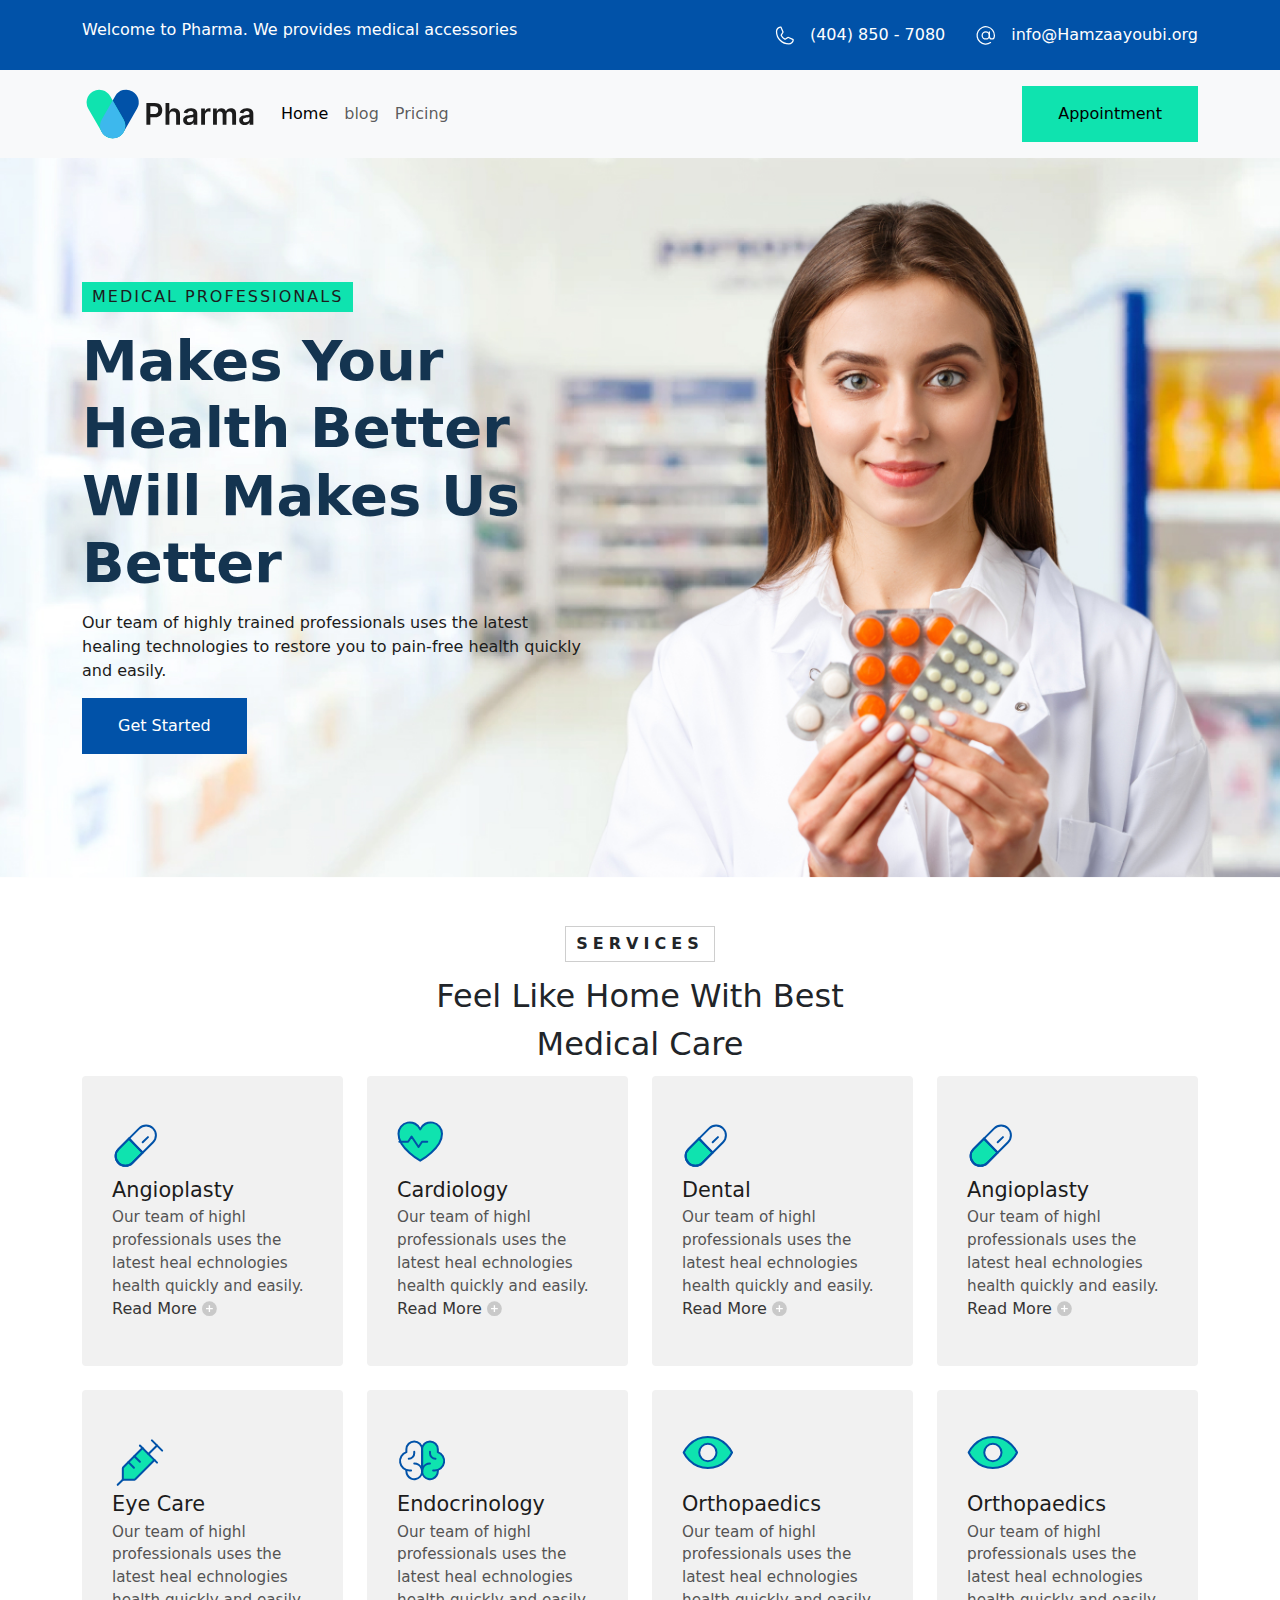
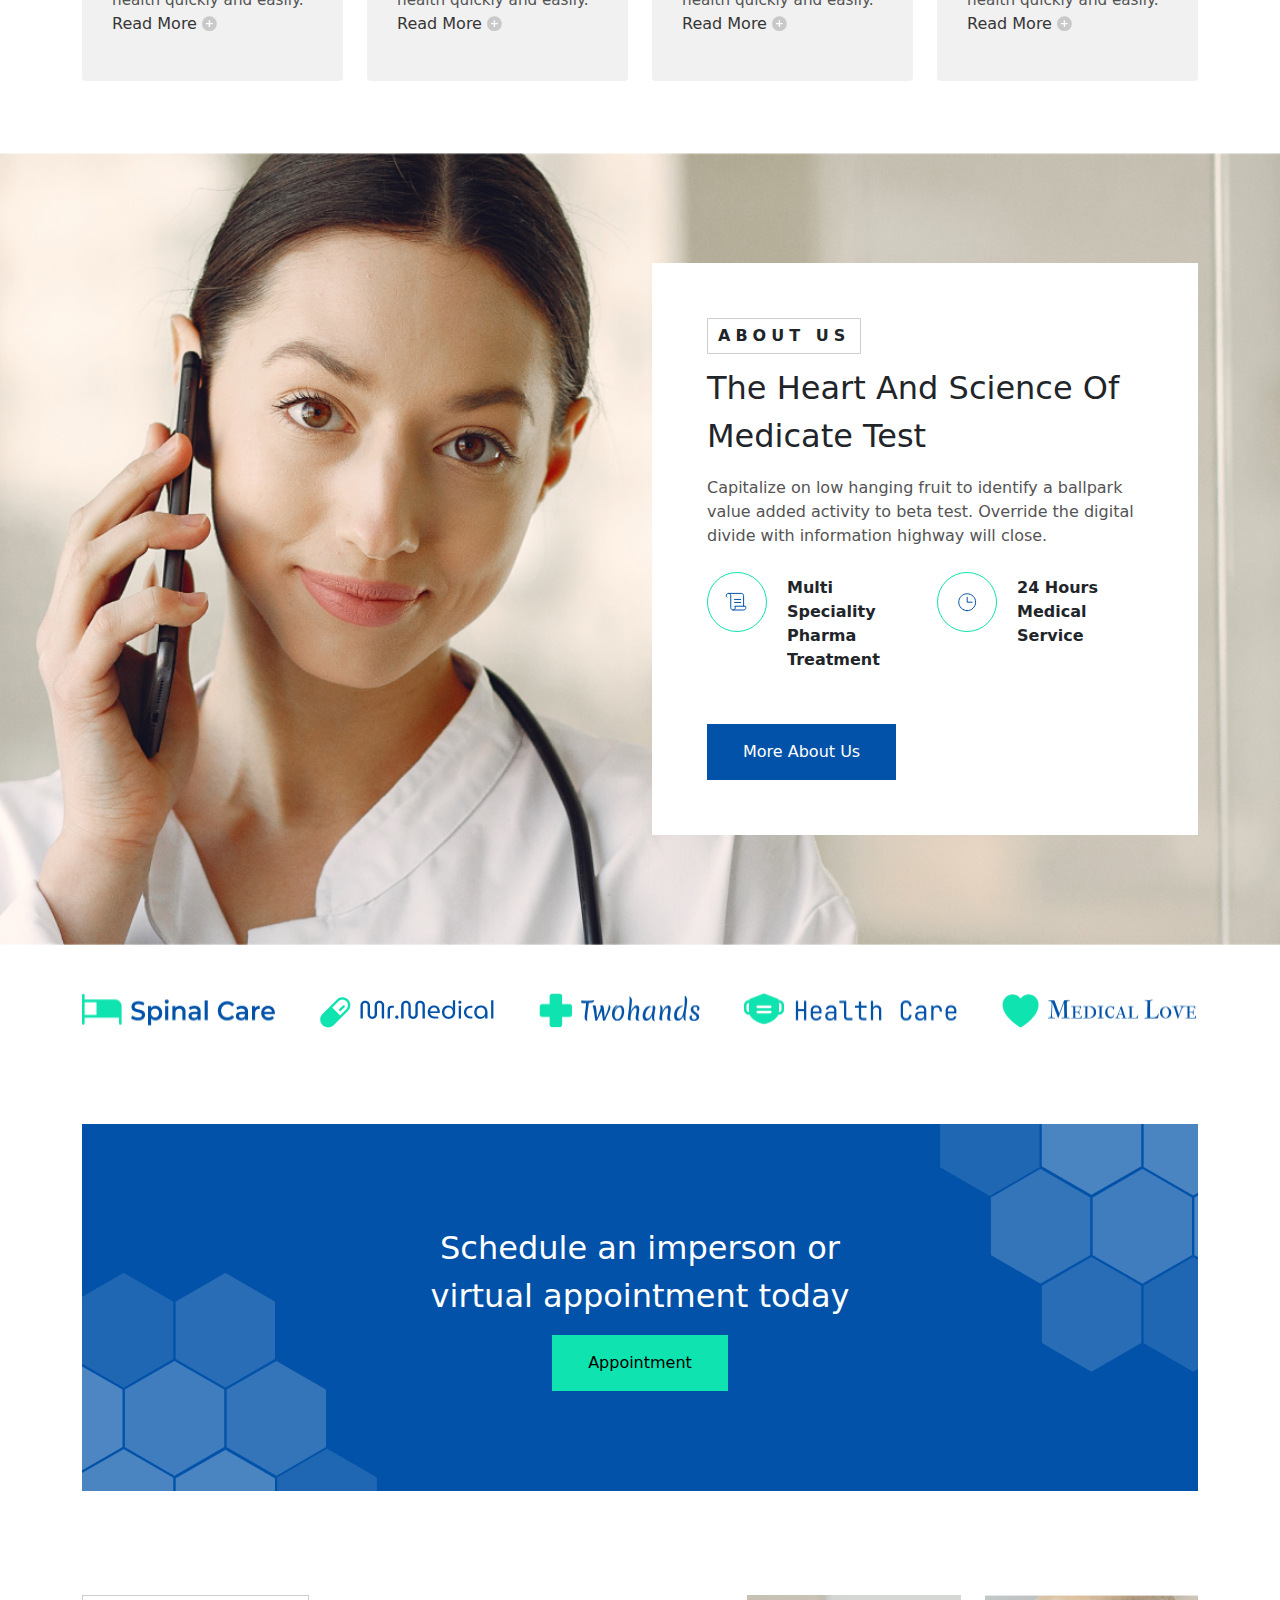
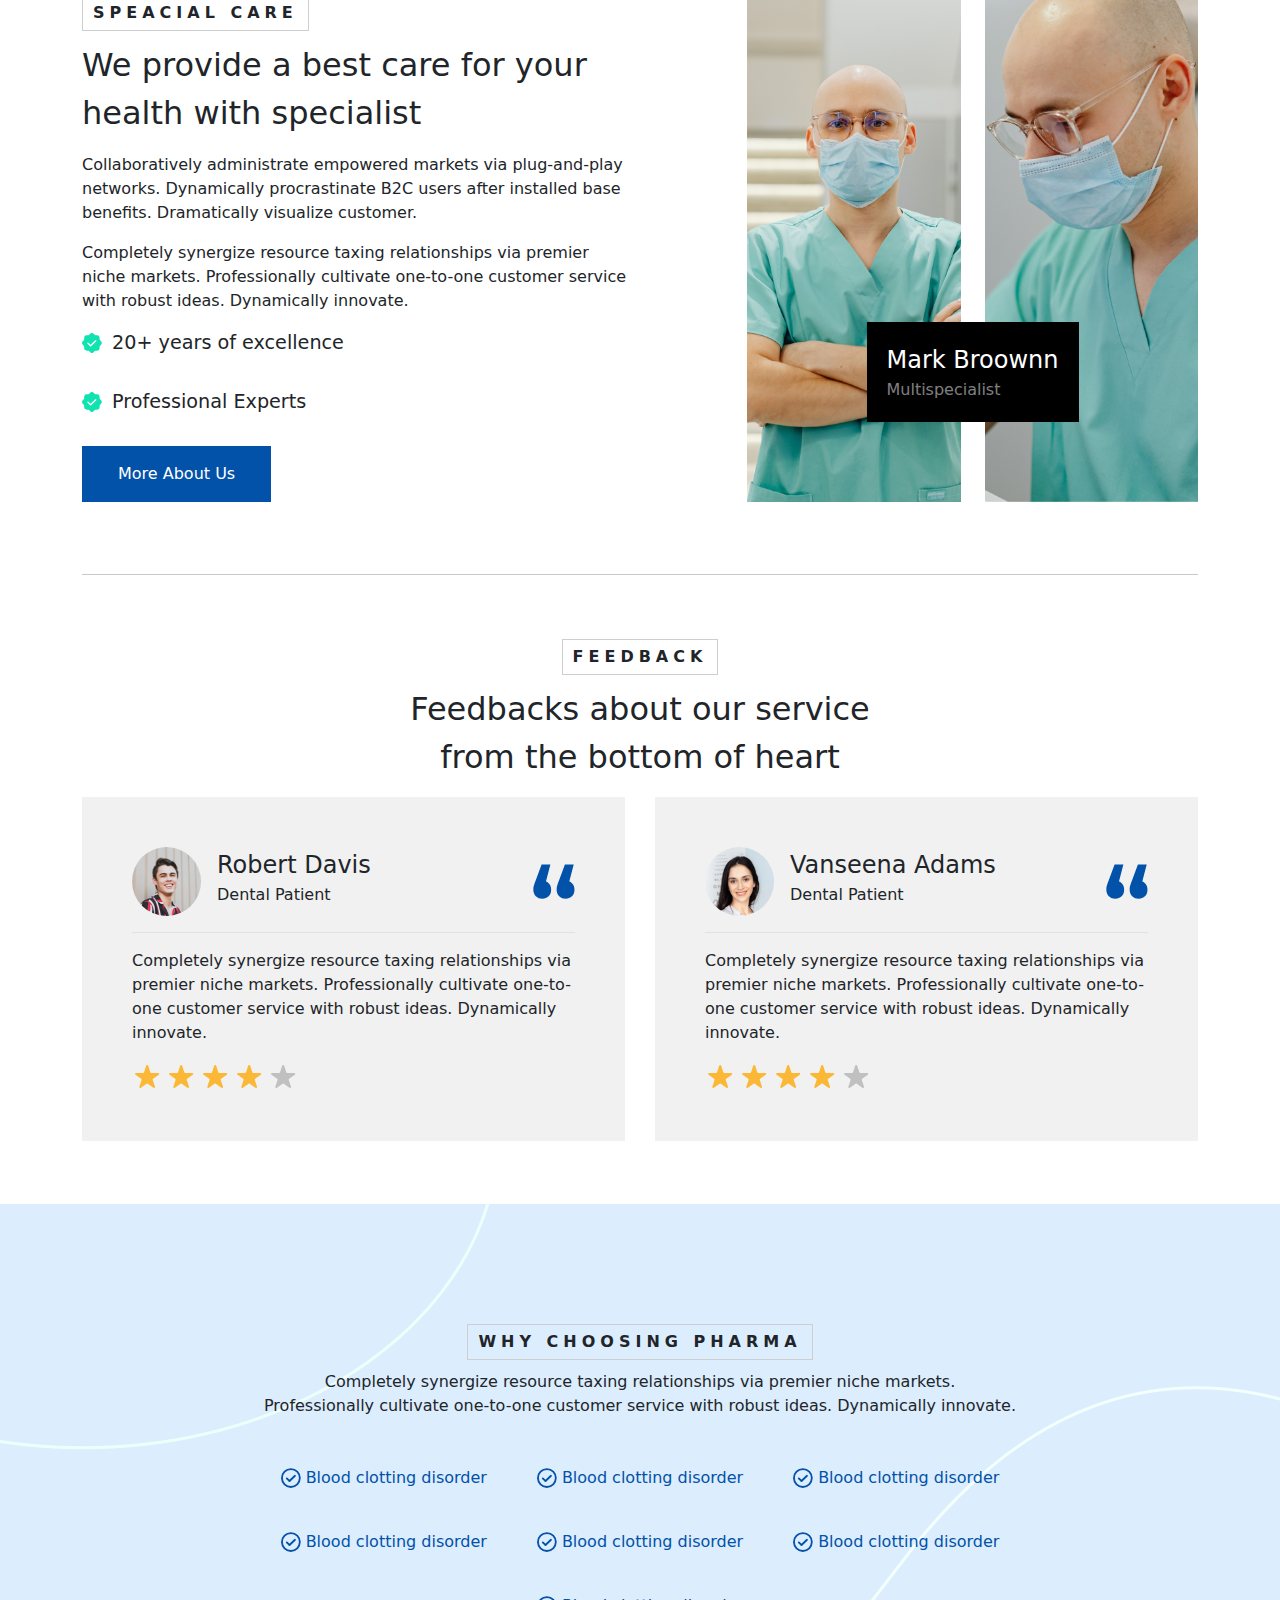
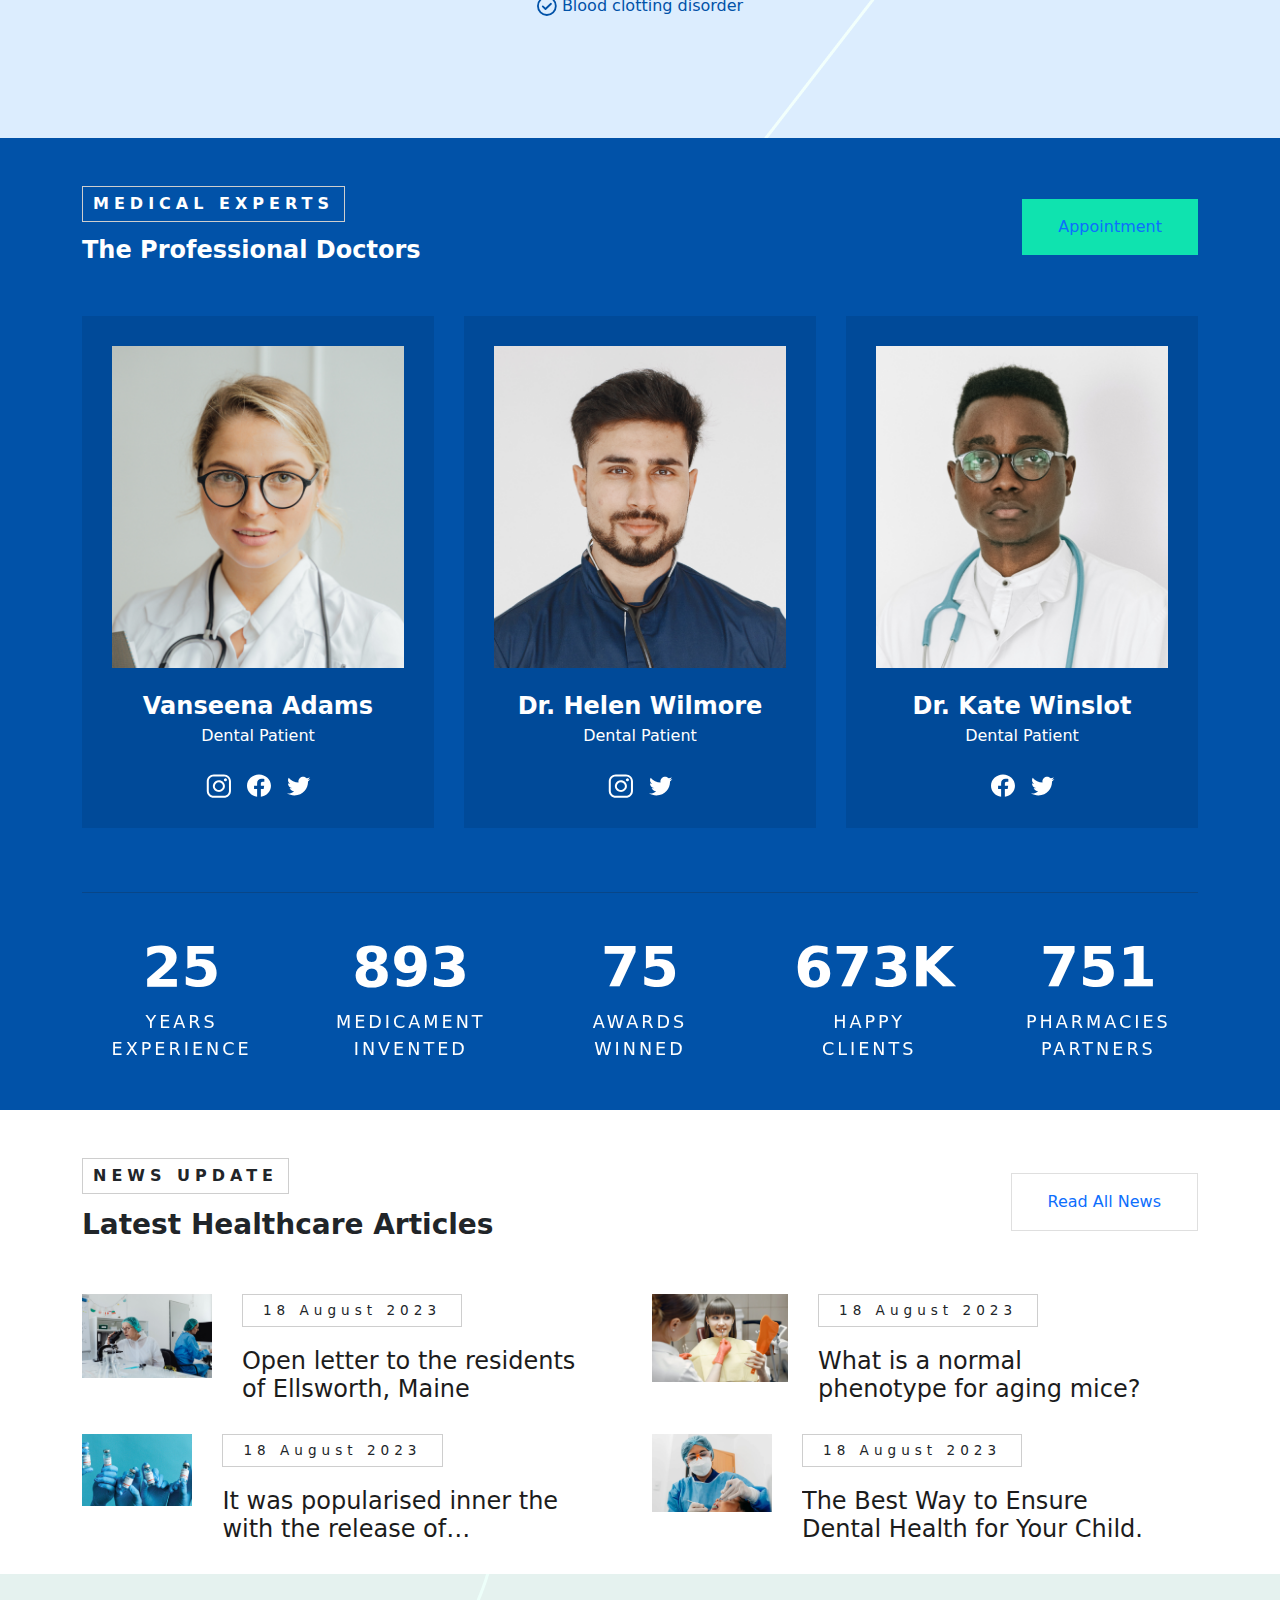
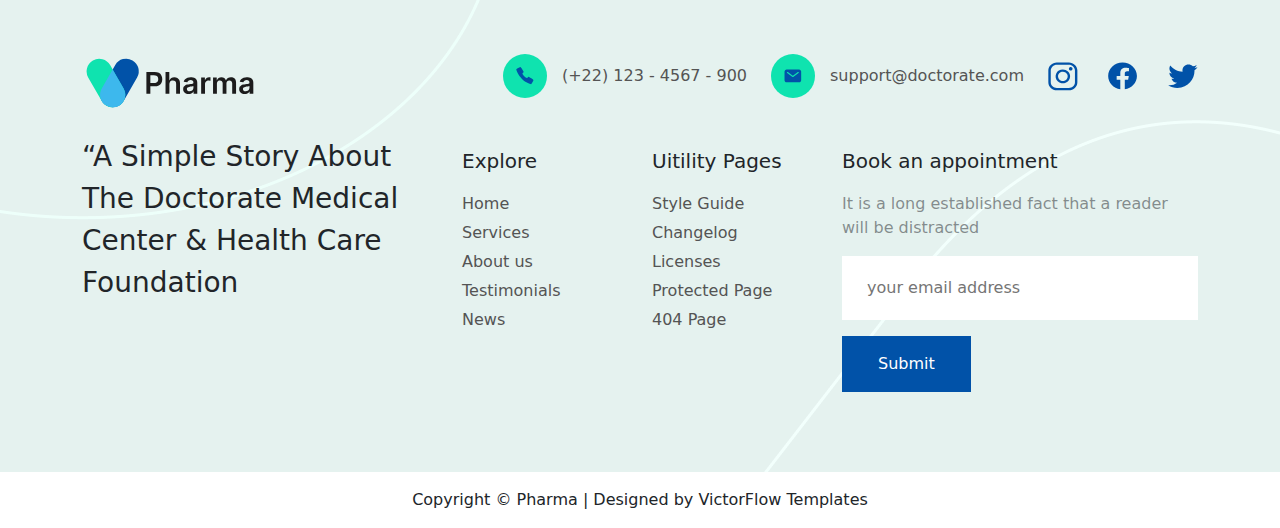
==== commit 680cd332: "fix" ====
--- a/index.html
+++ b/index.html
@@ -26,7 +26,7 @@
                             </a>
                             <a href="mailto:info@hasanunal.org" class="d-flex gap-2 align-items-center">
                                 <i class="icon icon-mail"></i>
-                                <span>info@hasanunal.org</span>
+                                <span>info@Hamzaayoubi.org</span>
                             </a>
                         </div>
                     </div>
